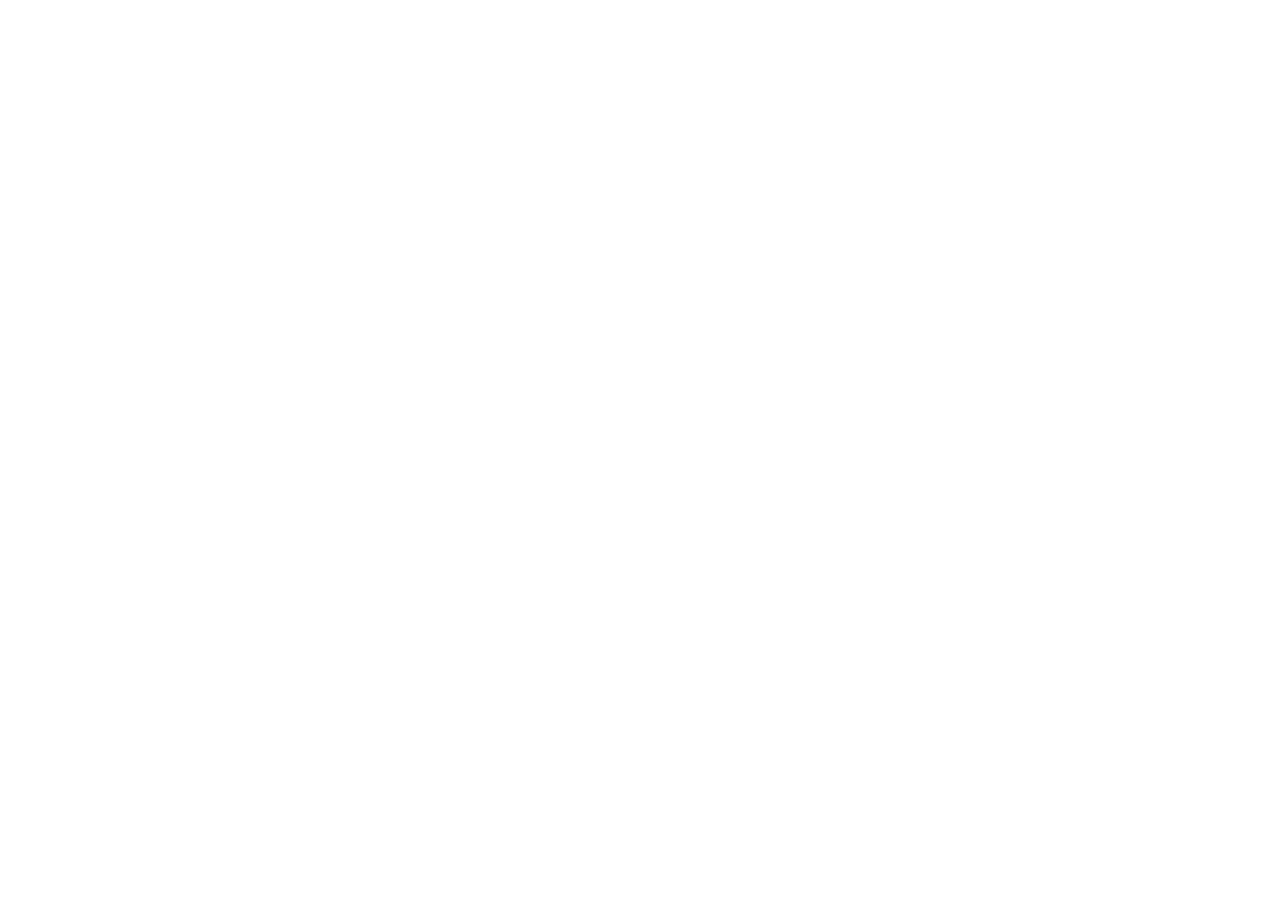
==== index.html @ baff3fed "新增首頁" ====
<!-- 文件類型為 HTML5 -->
<!DOCTYPE html>
<!-- 網頁元素 語言(EN為英文 zh為中文) -->
<html lang="zh">
<!-- 頭部：資訊、設定 -->
<head>
    <!-- 資訊 編碼 繁中 -->
    <meta charset="UTF-8">
    <!-- RWD -->
    <meta name="viewport" content="width=device-width, initial-scale=1.0">
    <!-- 標題 -->
    <title>test 123</title>
</head>
<!-- 身體 -->
<body>
    
</body>
</html>
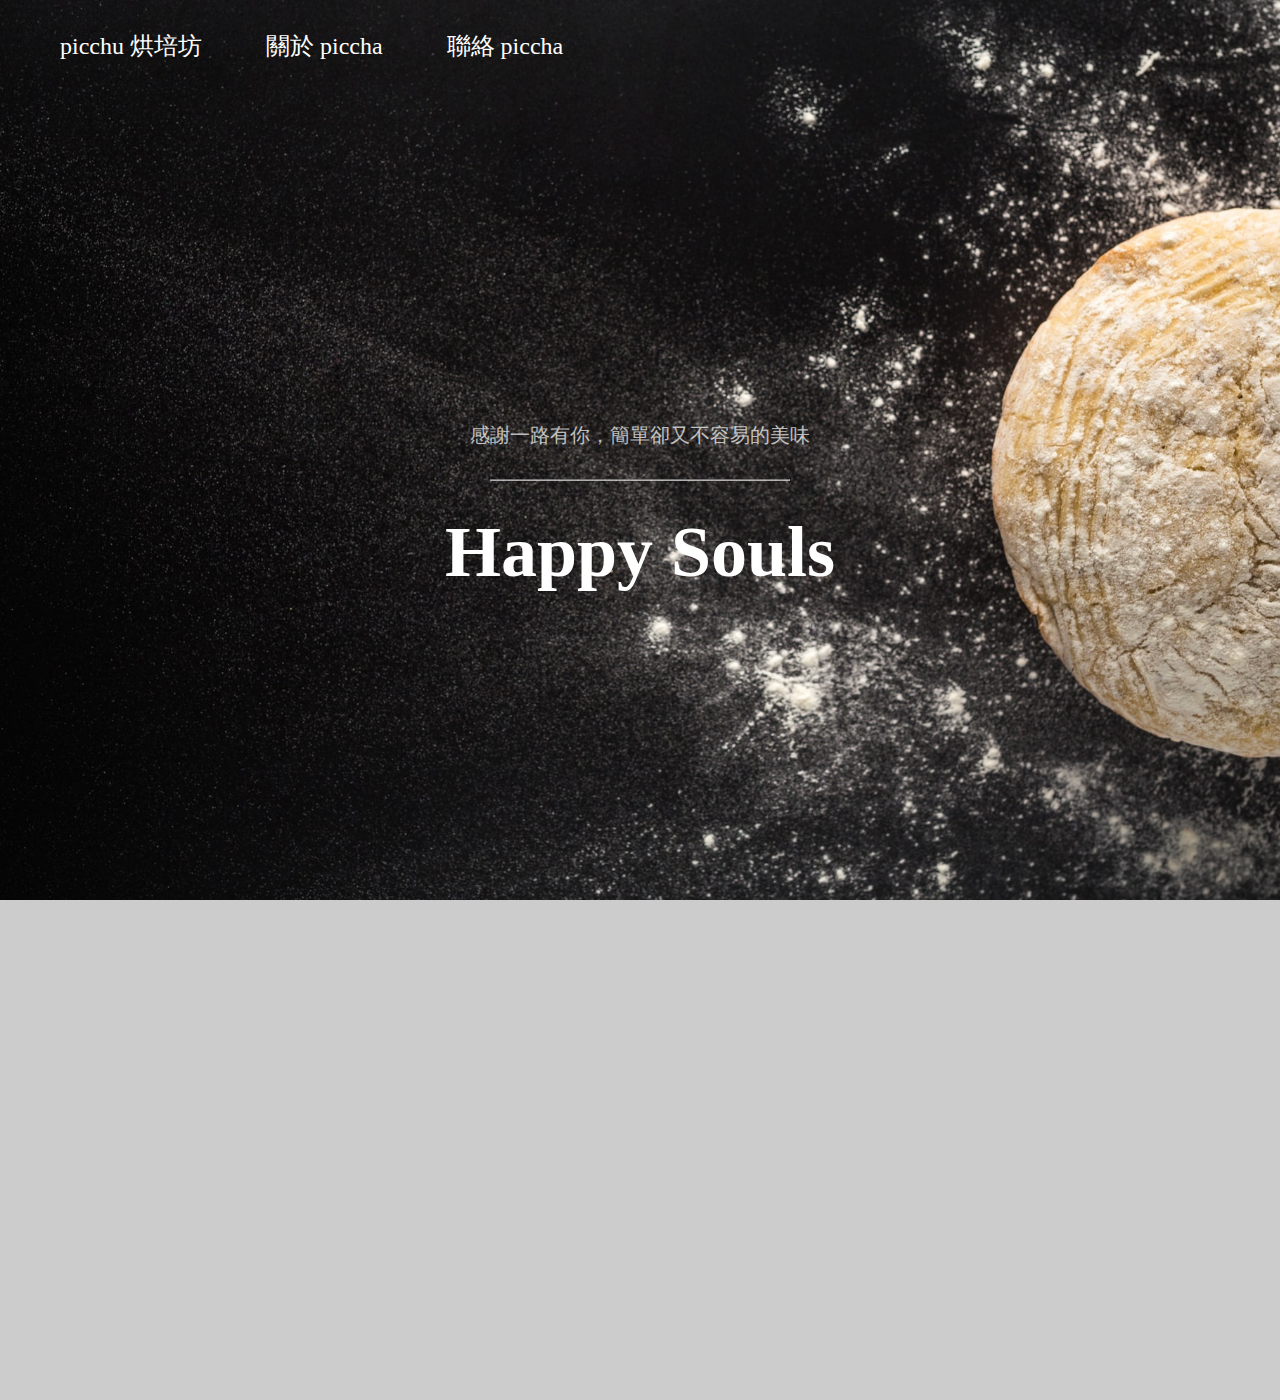
==== commit 514ccb60: "新增樣式" ====
--- a/index.html
+++ b/index.html
@@ -3,16 +3,42 @@
 <!-- 網頁元素 語言(EN為英文 zh為中文) -->
 <html lang="zh">
 <!-- 頭部：資訊、設定 -->
+
 <head>
     <!-- 資訊 編碼 繁中 -->
     <meta charset="UTF-8">
     <!-- RWD -->
     <meta name="viewport" content="width=device-width, initial-scale=1.0">
     <!-- 標題 -->
-    <title>test 123</title>
+    <title>皮丘</title>
+    <!-- link 連結 CSS rel 關係 hef 連結 ./ 此檔案的根目錄 -->
+    <link rel="stylesheet" href="./style.css">
 </head>
 <!-- 身體 -->
+
 <body>
-    
+    <div id="banner">
+        <!-- nav 導覽列元素：主要放LOGO、分頁連結等資訊 (用來提升 SEO) -->
+        <nav>
+            <a href="#">picchu 烘培坊</a>
+            <a href="#">關於 piccha</a>
+            <a href="#">聯絡 piccha</a>
+        </nav>
+        <p>感謝一路有你，簡單卻又不容易的美味</p>
+        <hr>
+        <!-- 標題一：主要放重要資訊 - 會影響 SEO (不能過量使用 以免被黑單) -->
+        <h1>Happy Souls</h1>
+    </div>
+    <!-- section 文章元素 -有語意的元素：放置有內文、標題、連結  - 提升 SEO-->
+    <section id="new" >
+        <div></div>
+        <div></div>
+    </section>
+
+   
+
+
+
 </body>
+
 </html>--- a/style.css
+++ b/style.css
@@ -0,0 +1,70 @@
+* {
+    /* m0+p0+bx+ff */
+    margin: 0;
+    padding: 0;
+    box-sizing: border-box;
+    font-family: 微軟正黑體;
+}
+
+/* 橫幅 */
+#banner {
+    width: 100%;
+    /* vh 為螢幕高度  */
+    height: 100vh;
+    background-image: url(./img/banner.jpg);
+    /* 背景-尺寸：填滿(cover) - 50% 、500px */
+    background-size: cover;
+    color: white;
+    /* 背景附著效果：固定 */
+    background-attachment: fixed;
+}
+
+#banner nav {
+    padding: 30px;
+    
+}
+
+/* 連結 */
+#banner a {
+    color: white;
+    text-decoration: none;
+    font-size: 24px;
+    padding: 0 30px;
+    transition: 0.3s;
+}
+
+/* 連結：滑入 */
+#banner a:hover {
+    color: #aaa;
+}
+
+#banner p {
+    /*text-alig 為文字、行內 專用 */
+    text-align: center;
+    margin-top: 300px;
+    /* 透明度：值 - 0 ~ 1  */
+    opacity: 0.7;
+    font-size: 20px;
+    padding: 30px;
+}
+
+#banner hr {
+    width: 300px;
+    opacity: 0.7;
+    margin: 0 auto;
+    
+}
+
+#banner h1 {
+    text-align: center;
+    font-size: 72px;
+    padding: 30px;
+}
+
+
+/* 最新消息 */
+#new {
+    height: 500px;
+    background: #cccccc;
+
+}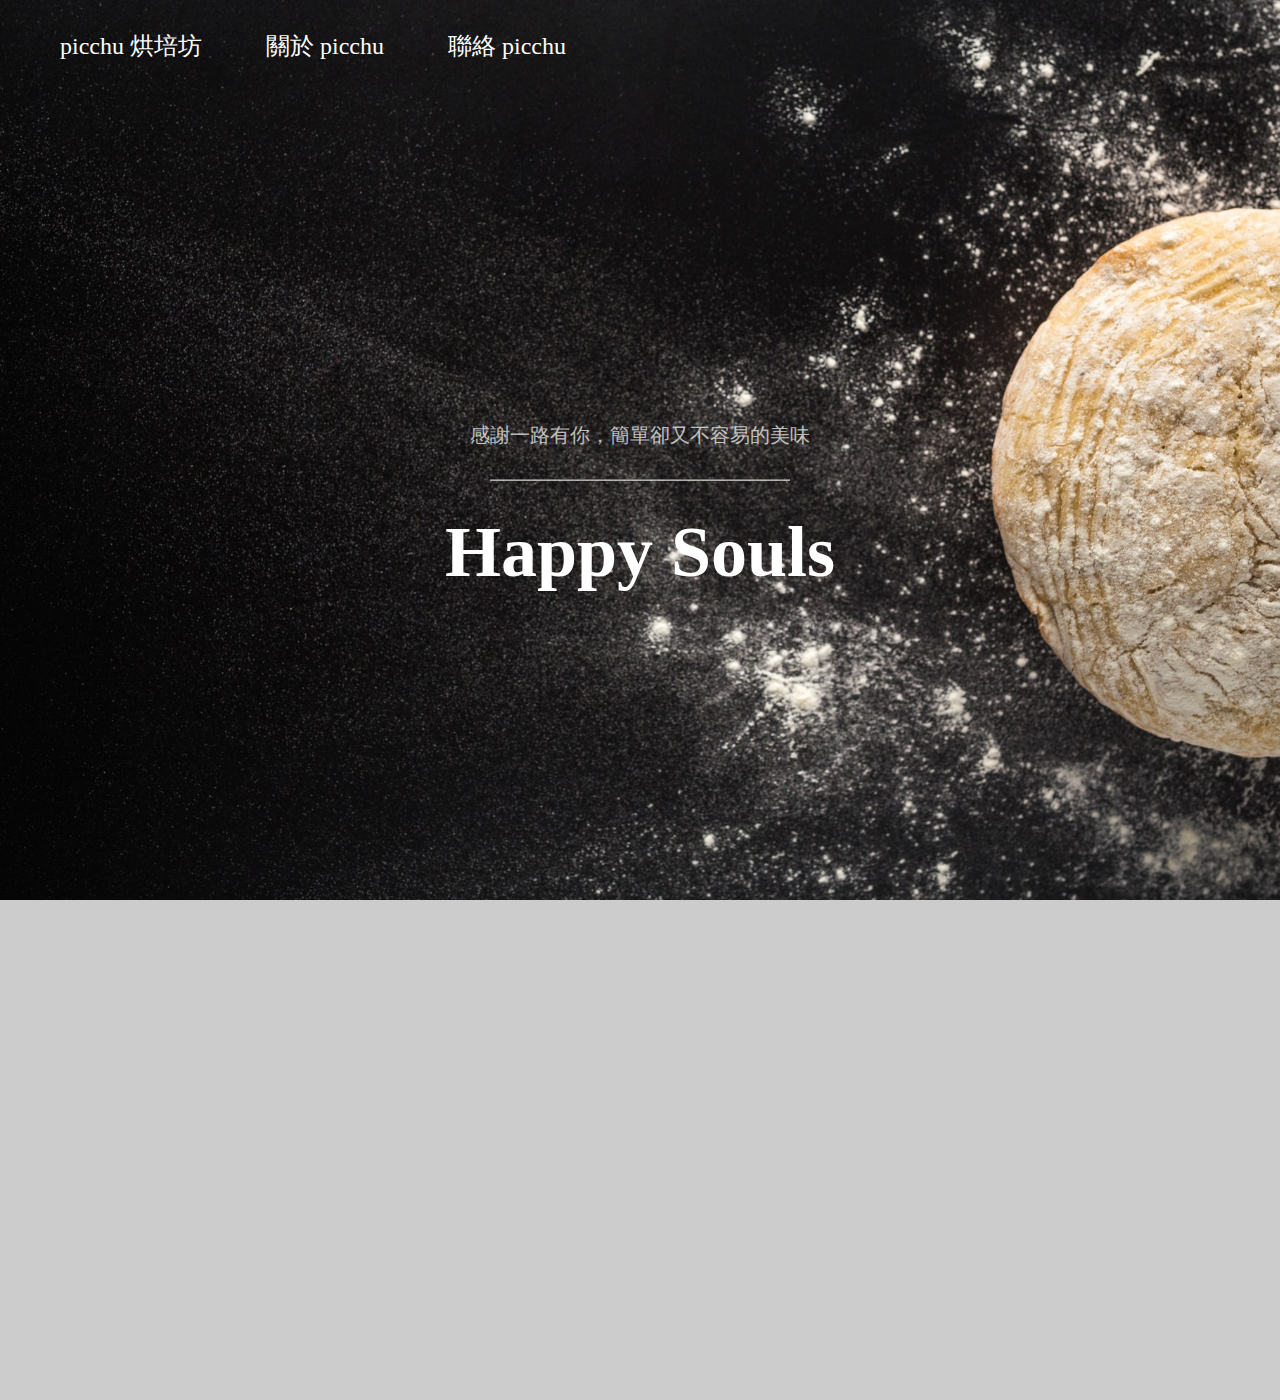
==== commit 72e711ca: "變更導覽名稱" ====
--- a/index.html
+++ b/index.html
@@ -21,8 +21,8 @@
         <!-- nav 導覽列元素：主要放LOGO、分頁連結等資訊 (用來提升 SEO) -->
         <nav>
             <a href="#">picchu 烘培坊</a>
-            <a href="#">關於 piccha</a>
-            <a href="#">聯絡 piccha</a>
+            <a href="#">關於 picchu</a>
+            <a href="#">聯絡 picchu</a>
         </nav>
         <p>感謝一路有你，簡單卻又不容易的美味</p>
         <hr>
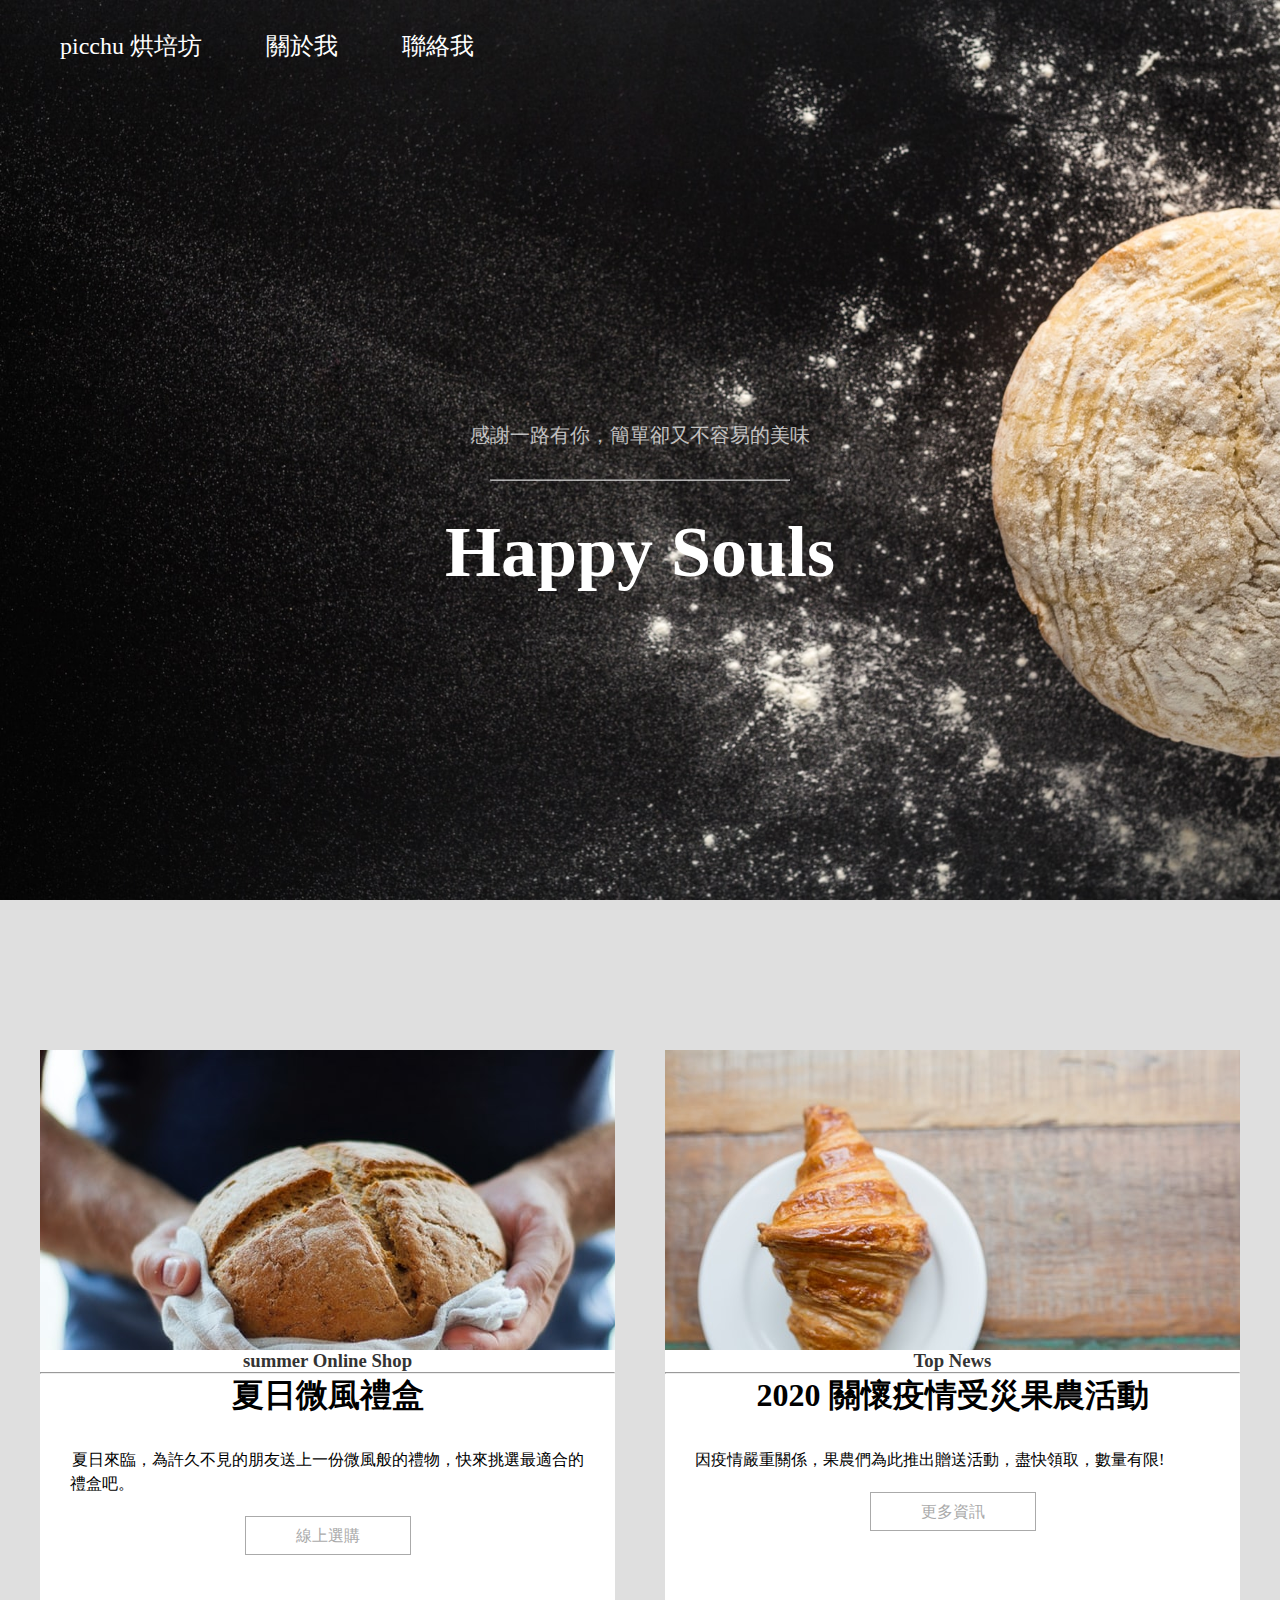
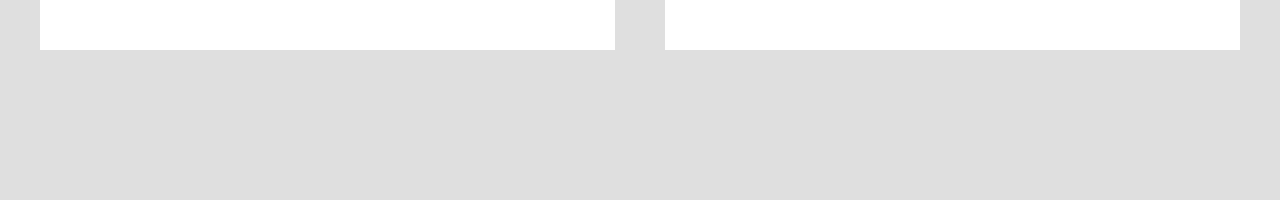
==== commit dffcc9a2: "完成最新消息區塊" ====
--- a/index.html
+++ b/index.html
@@ -21,8 +21,8 @@
         <!-- nav 導覽列元素：主要放LOGO、分頁連結等資訊 (用來提升 SEO) -->
         <nav>
             <a href="#">picchu 烘培坊</a>
-            <a href="#">關於 picchu</a>
-            <a href="#">聯絡 picchu</a>
+            <a href="#">關於我</a>
+            <a href="#">聯絡我</a>
         </nav>
         <p>感謝一路有你，簡單卻又不容易的美味</p>
         <hr>
@@ -30,12 +30,27 @@
         <h1>Happy Souls</h1>
     </div>
     <!-- section 文章元素 -有語意的元素：放置有內文、標題、連結  - 提升 SEO-->
-    <section id="new" >
-        <div></div>
-        <div></div>
+    <section id="news">
+        <div>
+            <div id="news-left"></div>
+            <h3>summer Online Shop</h3>
+            <hr>
+            <h1>夏日微風禮盒</h1>
+            <p>夏日來臨，為許久不見的朋友送上一份微風般的禮物，快來挑選最適合的禮盒吧。</p>
+            <a href="" class="button">線上選購</a>
+        </div>
+        <div>
+            <div id="news-right"></div>
+            <h3>Top News</h3>
+            <hr>
+            <h1>2020 關懷疫情受災果農活動</h1>
+            <p>因疫情嚴重關係，果農們為此推出贈送活動，盡快領取，數量有限!</p>
+            <a href="" class="button">更多資訊</a>
+        </div>
+        </div>
     </section>
 
-   
+
 
 
 
--- a/style.css
+++ b/style.css
@@ -22,6 +22,10 @@
 #banner nav {
     padding: 30px;
     
+}
+
+body {
+    background: #dfdfdf;
 }
 
 /* 連結 */
@@ -63,8 +67,56 @@
 
 
 /* 最新消息 */
-#new {
-    height: 500px;
-    background: #cccccc;
+#news {
+    width: 1200px;
+    margin: 0 auto;
+    height: 100vh;
+    /* 格線 */
+    display: grid;
+    /* 橫向分隔 */
+    grid-template-columns:1fr 1fr ;
+    /* 格線間隙 */
+    grid-gap: 50px;
+    padding: 150px 0;
+    text-align: center;
 
-}+}
+
+#news > div {
+    background: white;
+}
+
+#news h3 {
+    color: #333333;
+}
+
+#news p {
+    padding: 30px;
+    text-align-last: left;
+    /* 行高 */
+    line-height: 1.5;
+}
+
+#news #news-left {
+    height: 300px;
+    background-image: url(./img/left.jpg);
+}
+
+#news #news-right {
+    height: 300px;
+    background-image: url(./img/right.jpg);
+}
+
+a.button {
+    text-decoration: none;
+    color: #aaa;
+    border: 1px solid #aaa;
+    padding: 10px 50px;
+    transition: 0.5s;
+    
+}
+
+a.button:hover {
+    color: white;
+    background: #aaa;
+    }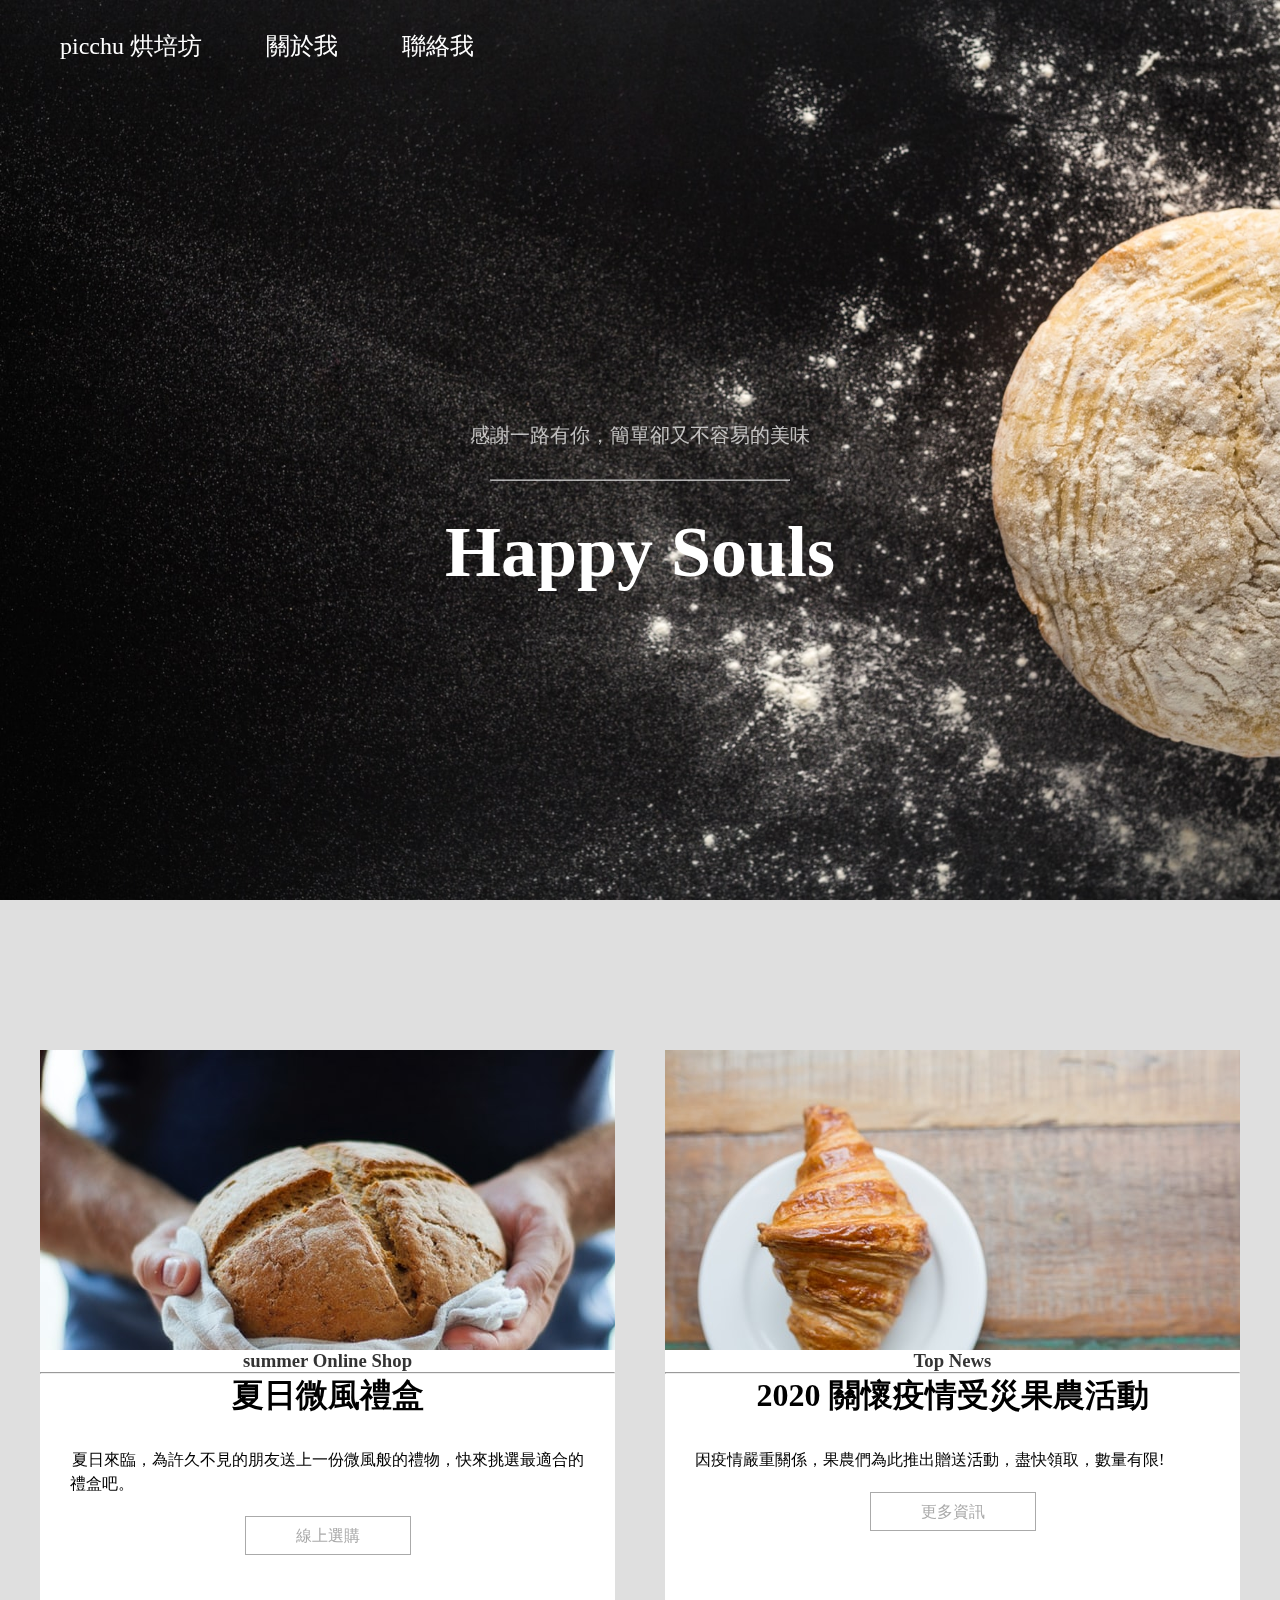
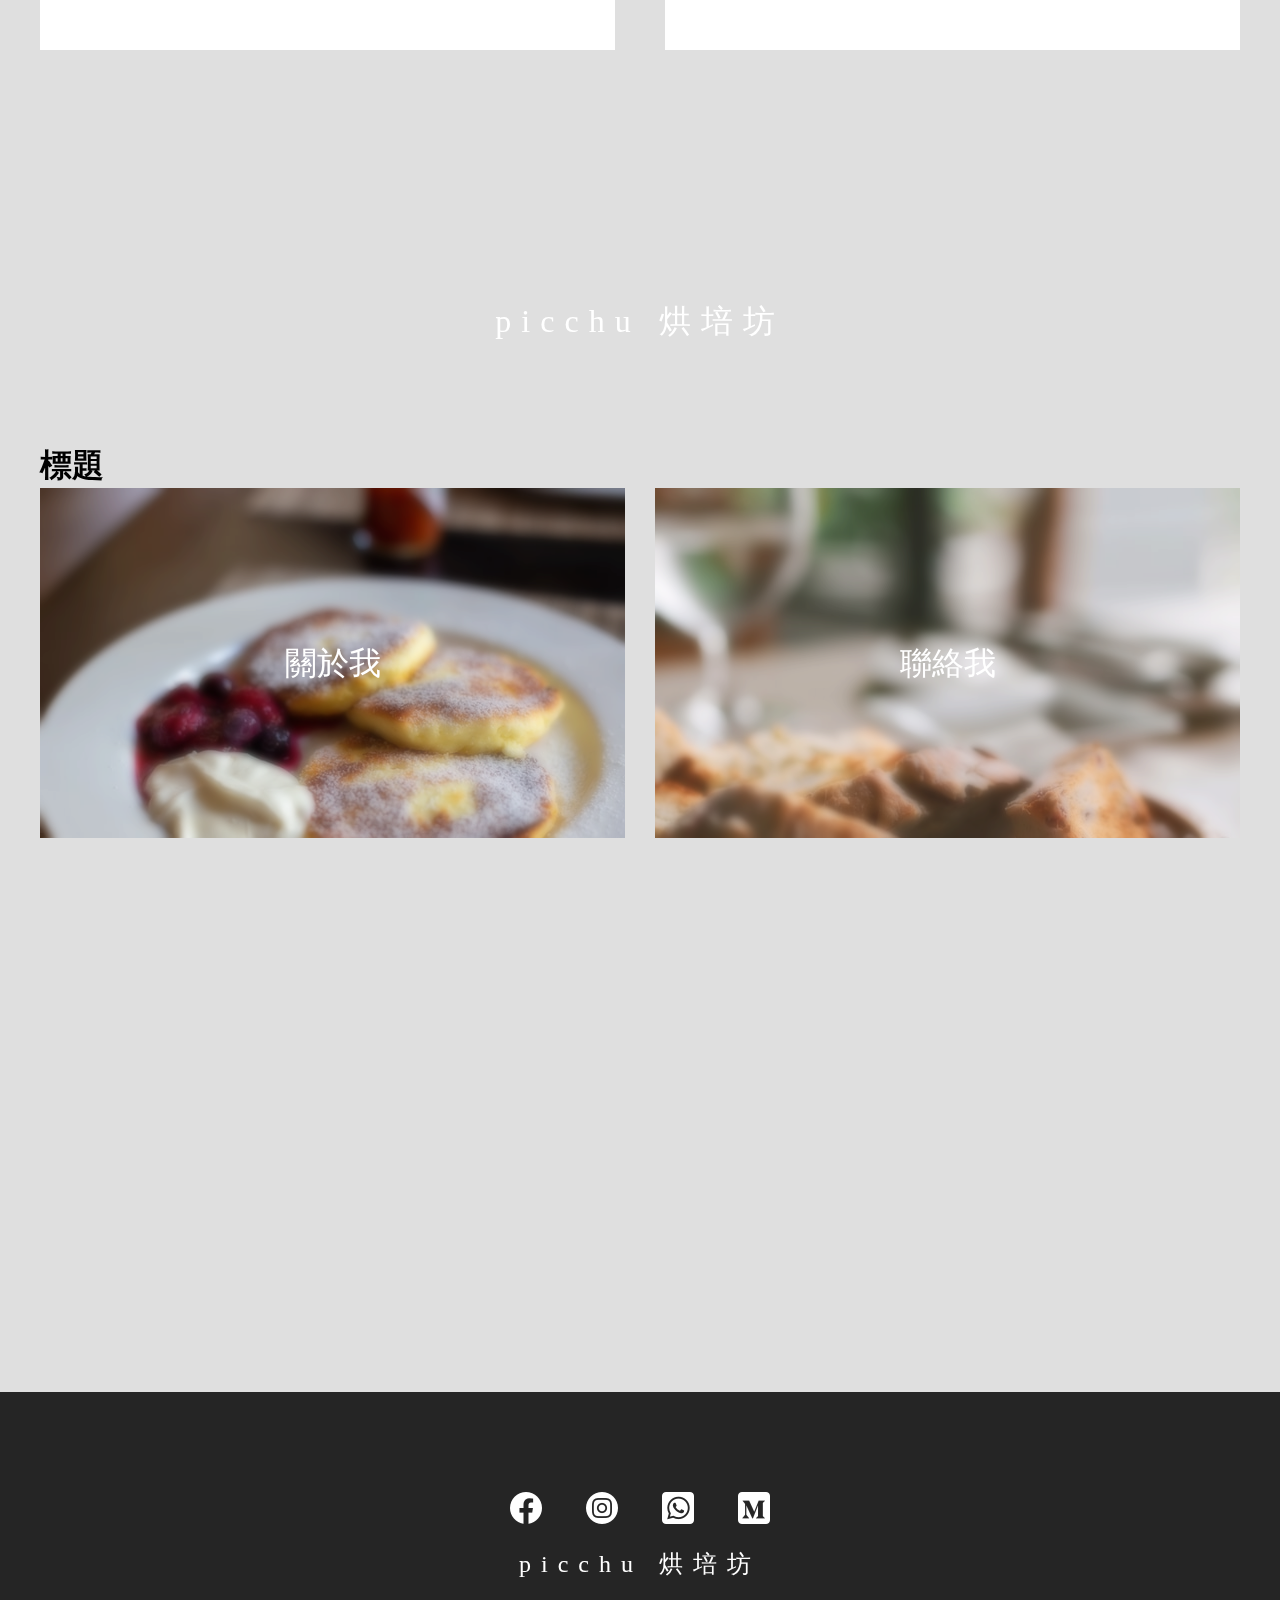
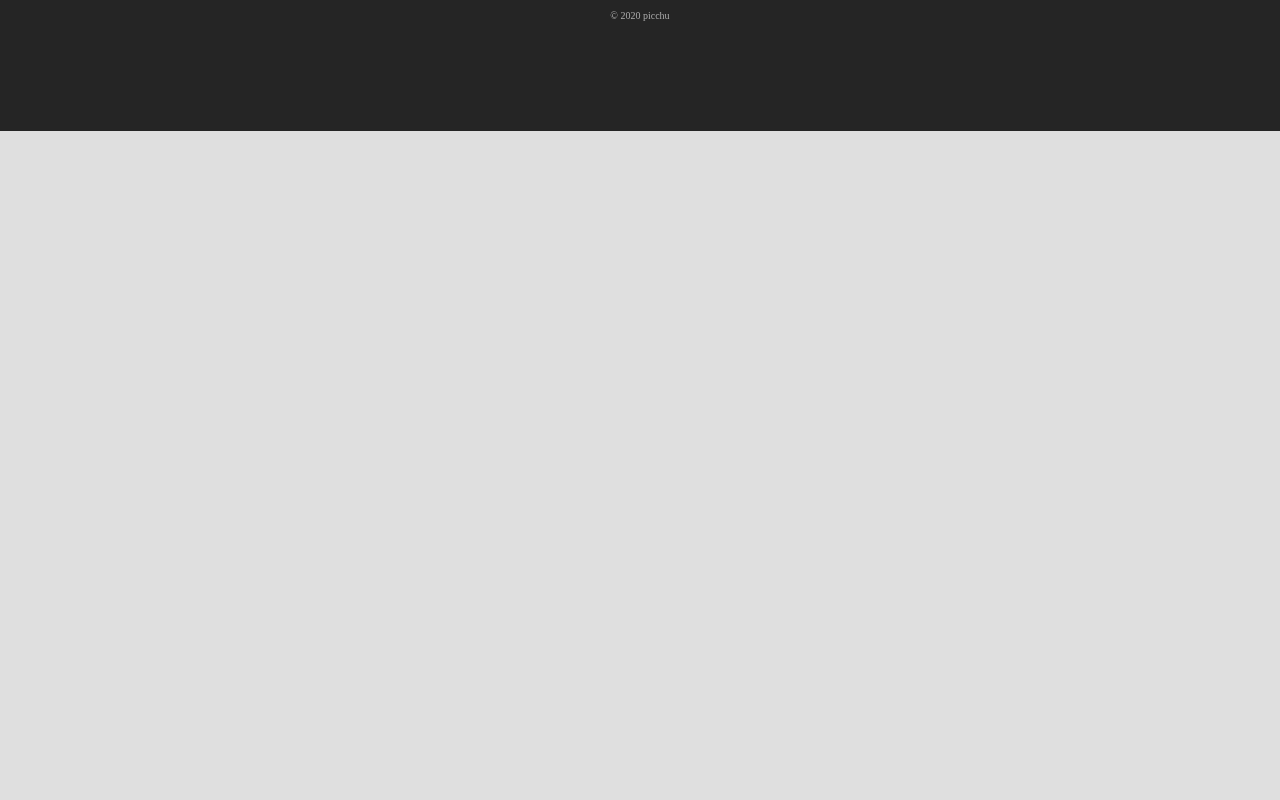
==== commit 8d4c7c67: "頁尾完成" ====
--- a/index.html
+++ b/index.html
@@ -50,10 +50,35 @@
         </div>
     </section>
 
+<!-- 盒子區塊 -->
+    <section id="box" >
+        <h2>picchu 烘培坊</h2>
+    </section>
 
+<!-- 關於我&聯絡我 -->
+<section id="content">
+    <h1>標題</h1>
+    <div>
+        <!-- span div的行內元素版本 用於背景濾淨 -->
+        <a href="" id="about"><span>關於我</span></a>
+        <a href="" id="contact"><span>聯絡我</span></a>
+    </div>
+</section>
 
+<!-- 地圖 -->
+<iframe id="map" src="https://www.google.com/maps/embed?pb=!1m18!1m12!1m3!1d3617.302906820031!2d121.22220631574734!3d24.955806847573832!2m3!1f0!2f0!3f0!3m2!1i1024!2i768!4f13.1!3m3!1m2!1s0x34682249c750d347%3A0x8cdb28de62e89e3d!2z6LWr57a16Zu76IWm6Kit6KiI5Z-56KiT5a246ZmiLeS4reWjouWtuOmZog!5e0!3m2!1szh-TW!2stw!4v1600421831540!5m2!1szh-TW!2stw" width="600" height="450" frameborder="0" style="border:0;" allowfullscreen="" aria-hidden="false" tabindex="0"></iframe>
 
+<!-- 頁尾 -->
+<footer>
+    <div id="icon">
+        <a href=""><img src="./img/fb.png" alt="FB"></a>
+        <a href=""><img src="./img/ig.png" alt="IG"></a>
+        <a href=""><img src="./img/line.png" alt="LINE"></a>
+        <a href=""><img src="./img/EMAIL.png" alt="E-MAIL"></a>
+    </div>
+    <h2>picchu 烘培坊</h2>
+    <p>&copy; 2020 picchu</p>
+</footer>
 
 </body>
-
 </html>--- a/style.css
+++ b/style.css
@@ -26,6 +26,7 @@
 
 body {
     background: #dfdfdf;
+    height: 4000px;
 }
 
 /* 連結 */
@@ -92,6 +93,7 @@
 
 #news p {
     padding: 30px;
+    /* 行段靠左 */
     text-align-last: left;
     /* 行高 */
     line-height: 1.5;
@@ -112,11 +114,114 @@
     color: #aaa;
     border: 1px solid #aaa;
     padding: 10px 50px;
+    /* 滑入秒數 */
     transition: 0.5s;
     
 }
-
+/* 滑入效果  */
 a.button:hover {
     color: white;
     background: #aaa;
-    }+    }
+
+
+    /* 盒子區塊 */
+#box {
+    background-image: url(./img/box-img.jpg);
+    background-attachment: fixed;
+}
+
+#box h2 {
+    text-align: center;
+    color: white;
+    font-size: 32px;
+    padding: 100px 0;
+/* 背景濾鏡  */
+    backdrop-filter: blur(5px);
+    letter-spacing: 10px;
+/* 文字寬度 */
+    font-weight: 100;
+}
+
+
+/* 關於我&聯絡我 */
+
+#content {
+    width: 1200px;
+    margin: 0 auto;
+}
+
+#content div {
+    display: grid;
+    grid-template-columns: 1fr 1fr;
+    grid-gap: 30px;
+}
+
+#content a {
+    height: 350px;
+    /* 行高 - 高度  垂直置中(僅限於一行文字) */
+    line-height: 350px;
+    text-decoration: none;
+    color: white;
+    font-size: 32px;
+    text-align: center;
+}
+
+#content a span {
+    /* span 將此改完區塊元素:做填滿效果 */
+    display: block;
+    backdrop-filter: blur(5px) opacity(80%);
+    transition: 0.5s;
+}
+
+#content a span:hover {
+    backdrop-filter: blur(5px) opacity(20%);
+
+}
+
+#content #about {
+    background-image: url(./img/delaney-van-Hvrm3efPYIA-unsplash.jpg);
+}
+
+#content #contact {
+    background-image: url(./img/jade-seok-inR39rZtD1w-unsplash.jpg);
+}
+
+/* 地圖 */
+#map {
+    width: 100%;
+    height: 350px;
+    margin-top: 200px;
+}
+
+/* 頁尾 */
+footer {
+    background: #252525;
+    text-align: center;
+    padding: 100px 0;
+    color:white;
+}
+
+footer #icon a {
+    padding: 20px;
+    /* 濾鏡 */
+    filter: opacity(100%);
+    transition: 0.5s;
+}
+
+footer #icon a:hover {
+    filter: opacity(10%);
+}
+
+footer h2 {
+    font-weight: 100;
+    letter-spacing: 10px;
+    padding-left: 10px;
+    padding: 20px 0;
+}
+
+footer p {
+    padding: 10px;
+    font-size: 10px;
+    color: #AAA;
+}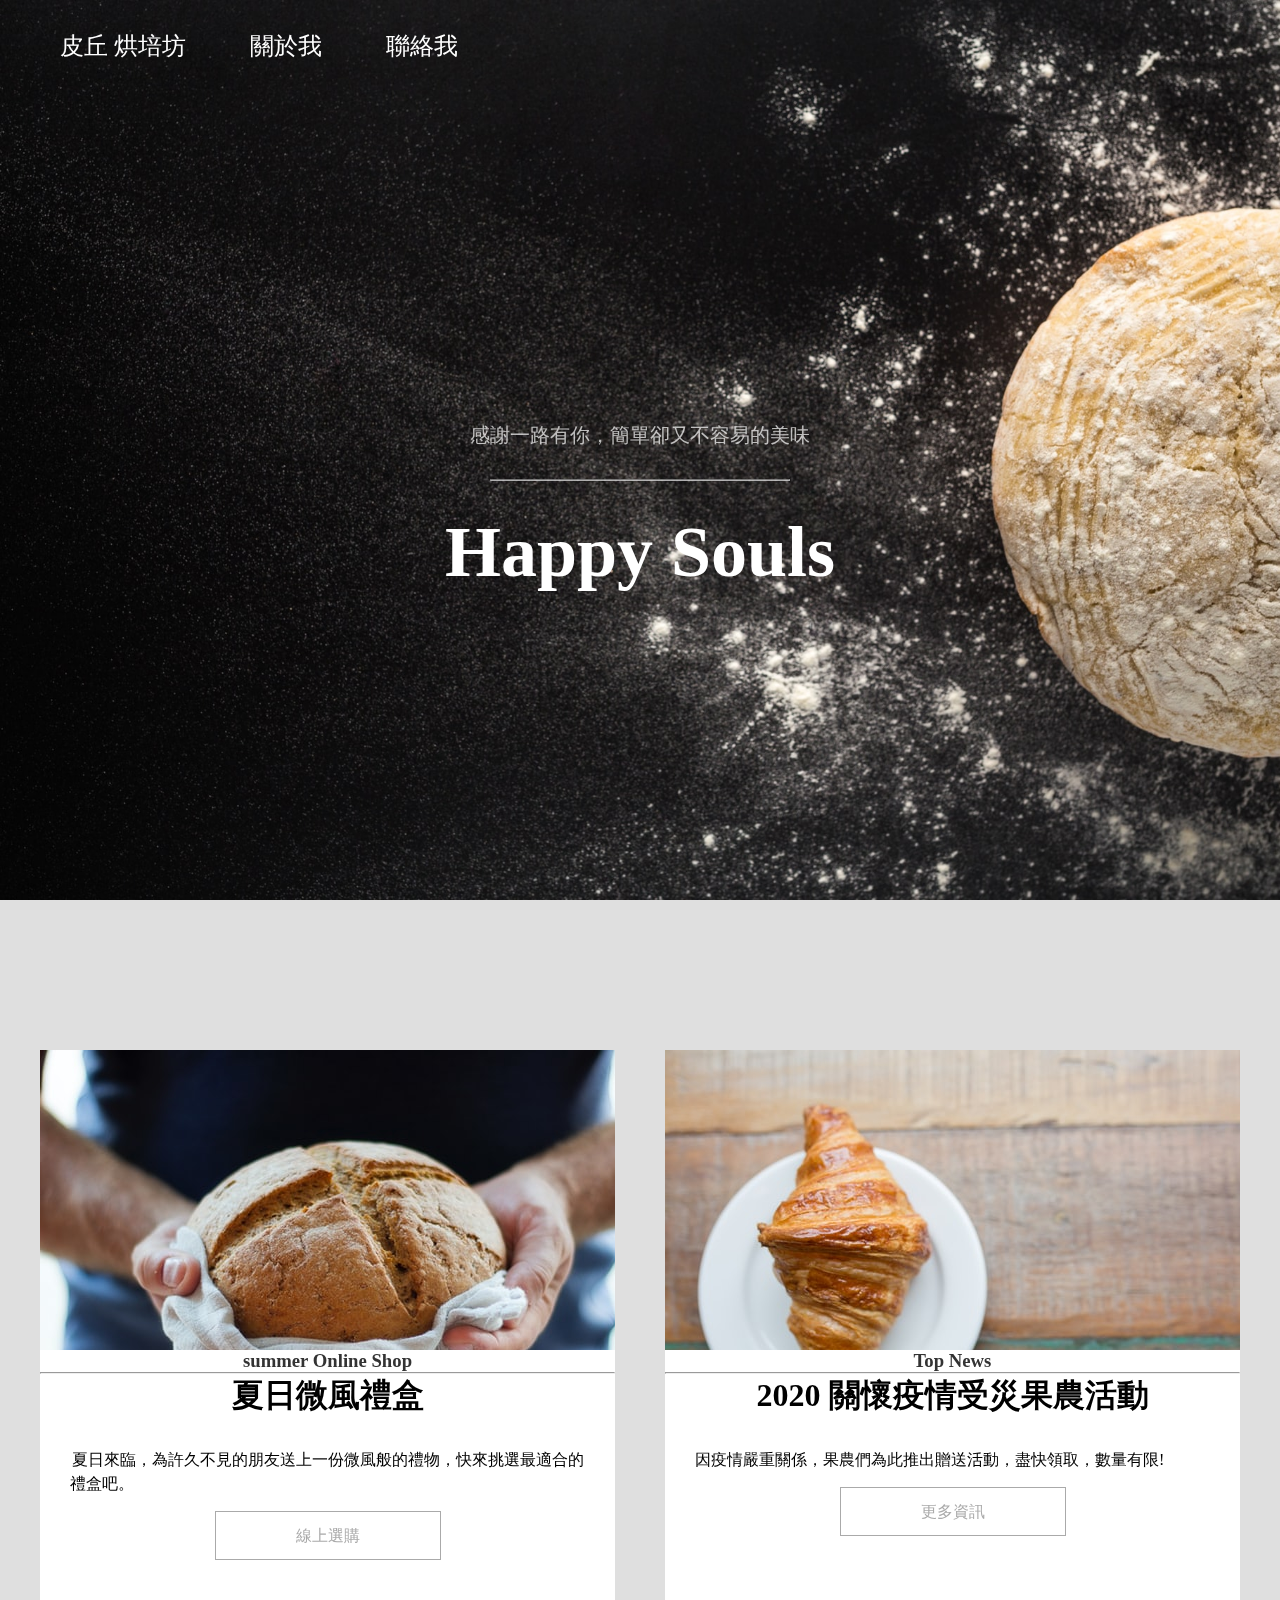
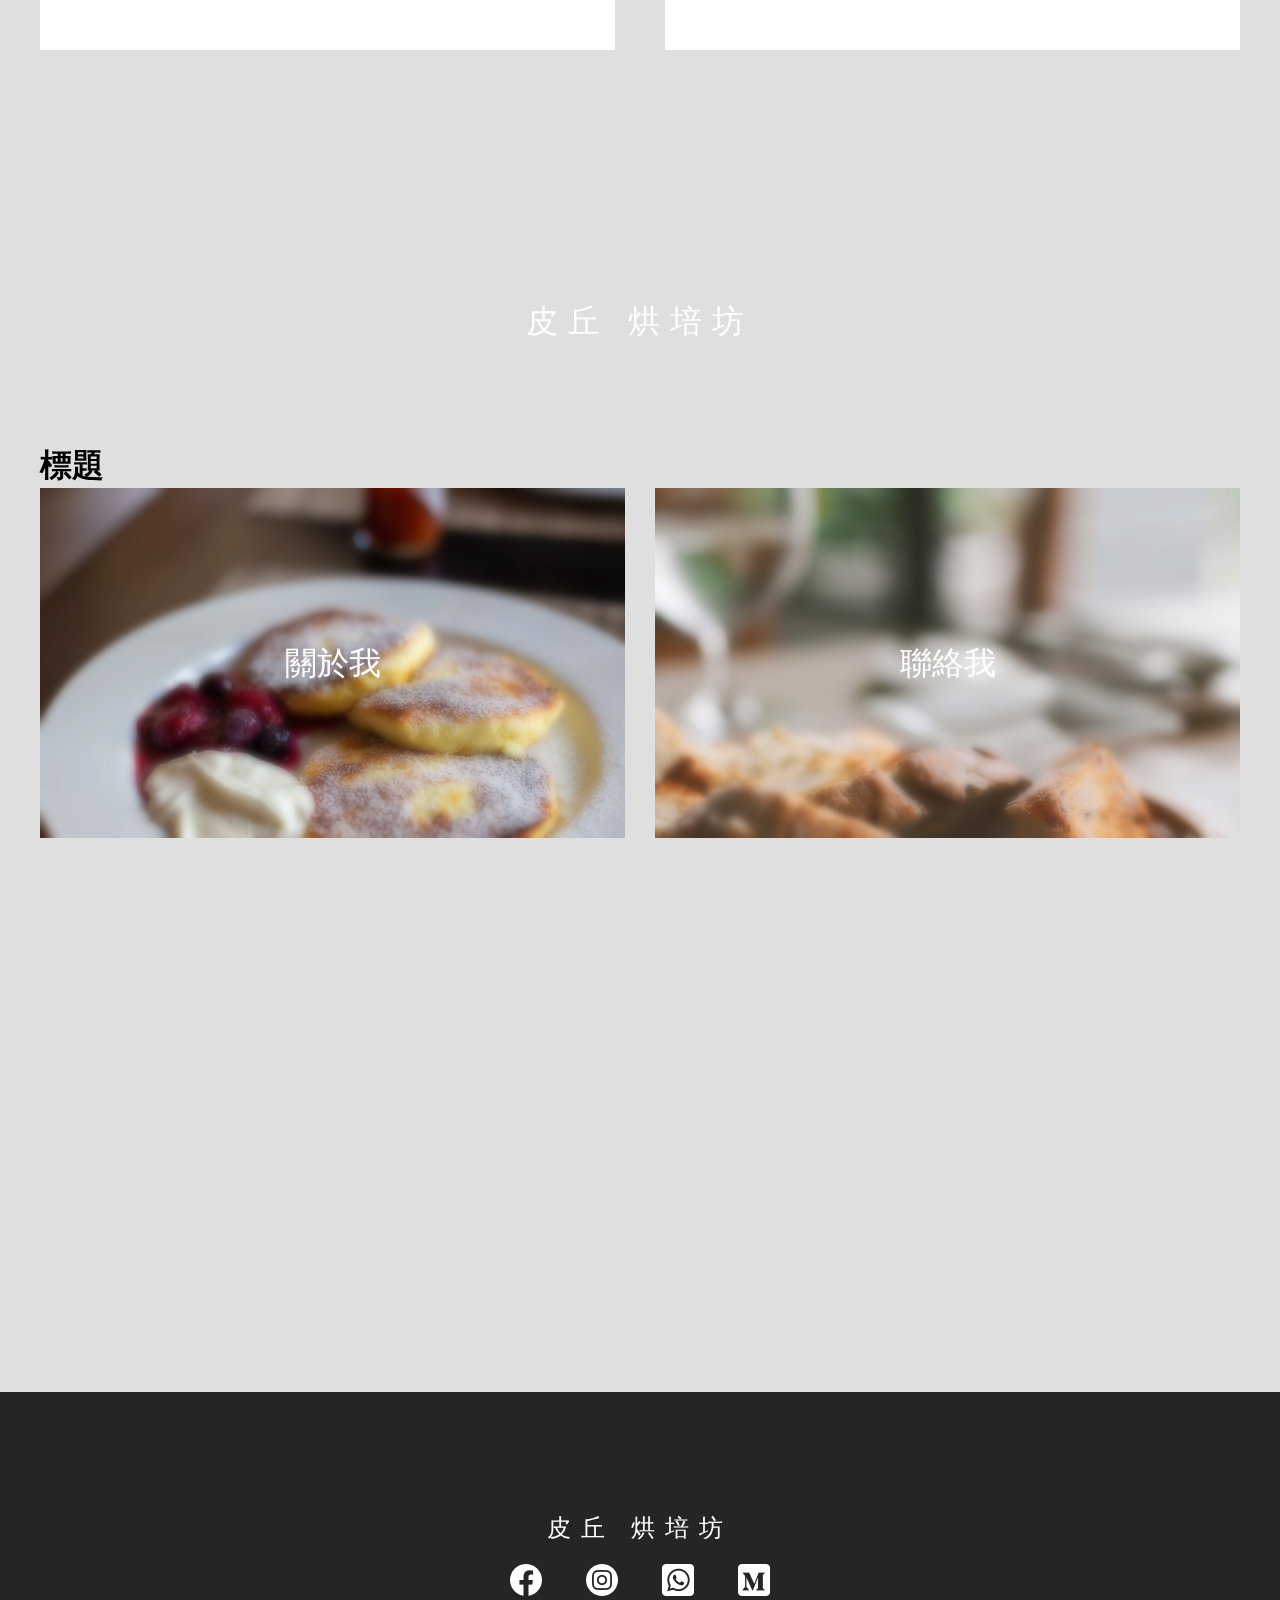
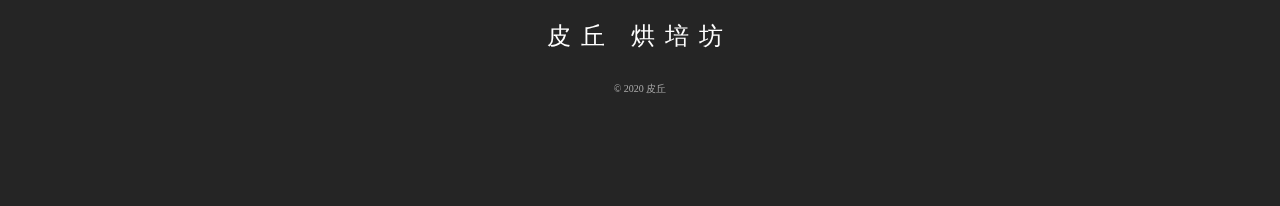
==== commit de1003ac: "分頁完成" ====
--- a/index.html
+++ b/index.html
@@ -10,9 +10,12 @@
     <!-- RWD -->
     <meta name="viewport" content="width=device-width, initial-scale=1.0">
     <!-- 標題 -->
-    <title>皮丘</title>
+    <title>烘培坊</title>
     <!-- link 連結 CSS rel 關係 hef 連結 ./ 此檔案的根目錄 -->
     <link rel="stylesheet" href="./style.css">
+<!-- 縮圖 link:favion 網頁標題縮圖  -->
+    <link rel="shortcut icon" href="./img/favicon (1).ico" type="image/x-icon">
+
 </head>
 <!-- 身體 -->
 
@@ -20,9 +23,9 @@
     <div id="banner">
         <!-- nav 導覽列元素：主要放LOGO、分頁連結等資訊 (用來提升 SEO) -->
         <nav>
-            <a href="#">picchu 烘培坊</a>
-            <a href="#">關於我</a>
-            <a href="#">聯絡我</a>
+            <a href="./index.html">皮丘 烘培坊</a>
+            <a href="./about.html">關於我</a>
+            <a href="./contact.html">聯絡我</a>
         </nav>
         <p>感謝一路有你，簡單卻又不容易的美味</p>
         <hr>
@@ -52,7 +55,7 @@
 
 <!-- 盒子區塊 -->
     <section id="box" >
-        <h2>picchu 烘培坊</h2>
+        <h2>皮丘 烘培坊</h2>
     </section>
 
 <!-- 關於我&聯絡我 -->
@@ -70,14 +73,15 @@
 
 <!-- 頁尾 -->
 <footer>
+    <h2><a href="./index.html">皮丘 烘培坊</a></h2>
     <div id="icon">
         <a href=""><img src="./img/fb.png" alt="FB"></a>
         <a href=""><img src="./img/ig.png" alt="IG"></a>
         <a href=""><img src="./img/line.png" alt="LINE"></a>
         <a href=""><img src="./img/EMAIL.png" alt="E-MAIL"></a>
     </div>
-    <h2>picchu 烘培坊</h2>
-    <p>&copy; 2020 picchu</p>
+    <h2>皮丘 烘培坊</h2>
+    <p>&copy; 2020 皮丘</p>
 </footer>
 
 </body>
--- a/style.css
+++ b/style.css
@@ -18,19 +18,20 @@
     /* 背景附著效果：固定 */
     background-attachment: fixed;
 }
-
-#banner nav {
-    padding: 30px;
+/* 首頁、關於我 導覽列 */
+#banner nav, #banner-about nav, #banner-contact {
+    padding: 30px;
+
     
 }
 
 body {
     background: #dfdfdf;
-    height: 4000px;
+    height: 100vh;
 }
 
 /* 連結 */
-#banner a {
+#banner a, #banner-about a, #banner-contact a {
     color: white;
     text-decoration: none;
     font-size: 24px;
@@ -39,7 +40,7 @@
 }
 
 /* 連結：滑入 */
-#banner a:hover {
+#banner a:hover, #banner-about a, #banner-contact a:hover {
     color: #aaa;
 }
 
@@ -109,20 +110,18 @@
     background-image: url(./img/right.jpg);
 }
 
-a.button {
+a.button, input[type=reset], input[type=submit] {
     text-decoration: none;
     color: #aaa;
     border: 1px solid #aaa;
-    padding: 10px 50px;
-    /* 滑入秒數 */
+    padding: 15px 80px;
     transition: 0.5s;
-    
-}
-/* 滑入效果  */
-a.button:hover {
+}
+
+a.button:hover, input[type=reset]:hover, input[type=submit]:hover {
     color: white;
     background: #aaa;
-    }
+}
 
 
     /* 盒子區塊 */
@@ -202,6 +201,7 @@
     color:white;
 }
 
+
 footer #icon a {
     padding: 20px;
     /* 濾鏡 */
@@ -224,4 +224,147 @@
     padding: 10px;
     font-size: 10px;
     color: #AAA;
+}
+
+footer h2 a {
+    text-decoration: none;
+    color: white ;
+    transition: 0.5s;
+}
+
+footer h2 a:hover {
+    text-decoration: none;
+    color: rgb(173, 238, 211);
+}
+
+/* 關於我分頁 */
+
+#banner-about {
+    width: 100%;
+    /* vh 為螢幕高度  */
+    height: 40vh;
+    background-image: url(./img/about.jpg);
+    /* 背景-尺寸：填滿(cover) - 50% 、500px */
+    background-size: cover;
+    color: white;
+    /* 背景附著效果：固定 */
+    background-attachment: fixed;
+}
+
+#banner-about nav {
+    backdrop-filter: opacity(30%);
+}
+
+#banner-about h2, #banner-contact h2 {
+    text-align: center;
+    font-size: 36px;
+    font-weight: 100;
+    letter-spacing: 30px;
+    padding-top: 30px;
+    padding-left: 20px;
+    line-height: 20vh;
+    backdrop-filter: opacity(30%);
+    height: 50vh;
+    font-size: 72px;
+   
+}
+
+#about-content {
+    width: 1200px;
+    margin: 0 auto;
+    background: white;
+    padding: 30px;
+    margin-top: 100px;
+}
+
+#about-content h3 {
+    text-align: center;
+    padding: 20px;
+    color: #ddd;
+    letter-spacing: 10px;
+    padding-left: 10px;
+    font-weight: 100;
+    text-transform: uppercase;
+}
+
+#about-content hr {
+    width: 600px;
+    margin: 0 auto;
+
+}
+
+#about-content h1 {
+    text-align: center;
+    padding: 40px;
+}
+
+#about-content #about-1 {
+    height: 400px;
+    background-image: url(./img/about-1.jpg);
+    background-size: cover;
+}
+
+#about-content #about-2 {
+    height: 400px;
+    background-image: url(./img/about-2.jpg);
+    background-size: cover;
+
+}
+
+#about-content #about-3 {
+    height: 400px;
+    background-image: url(./img/about-3.jpg);
+    background-size: cover;
+
+}
+
+#about-content p {
+    padding: 30px 0;
+    line-height: 1.5;
+    color: #888;
+
+}
+
+/* 聯絡我 */
+#banner-contact {
+    width: 100%;
+    /* vh 為螢幕高度  */
+    height: 40vh;
+    background-image: url(./img/stanislav-kondratiev-3YsctnmJ2m8-unsplash.jpg);
+    /* 背景-尺寸：填滿(cover) - 50% 、500px */
+    background-size: cover;
+    color: white;
+    /* 背景附著效果：固定 */
+    background-attachment: fixed;
+}
+
+/* 表單 */
+#form-self {
+    width: 1200px;
+    padding: 50px 80px;
+    background: #f6f6f6;
+    box-shadow: 0 5px 10px rgba(0, 0, 0, 0.3);
+    margin: 100px auto 150px;
+}
+
+#form-self #name, #form-self #email, #form-self #message {
+    width: 100%;
+    padding: 5px;
+    font-size: 16px;
+    margin: 15px 0;
+    border: 1px solid rgba(0, 0, 0, 0.1);
+}
+
+#form-self ::placeholder {
+    color: #ddd;
+}
+
+#form-self #buttons {
+    text-align: center;
+}
+
+#form-self #buttons input {
+    margin: 20px 30px;
+    cursor: pointer;
+    font-size: 16px;
 }